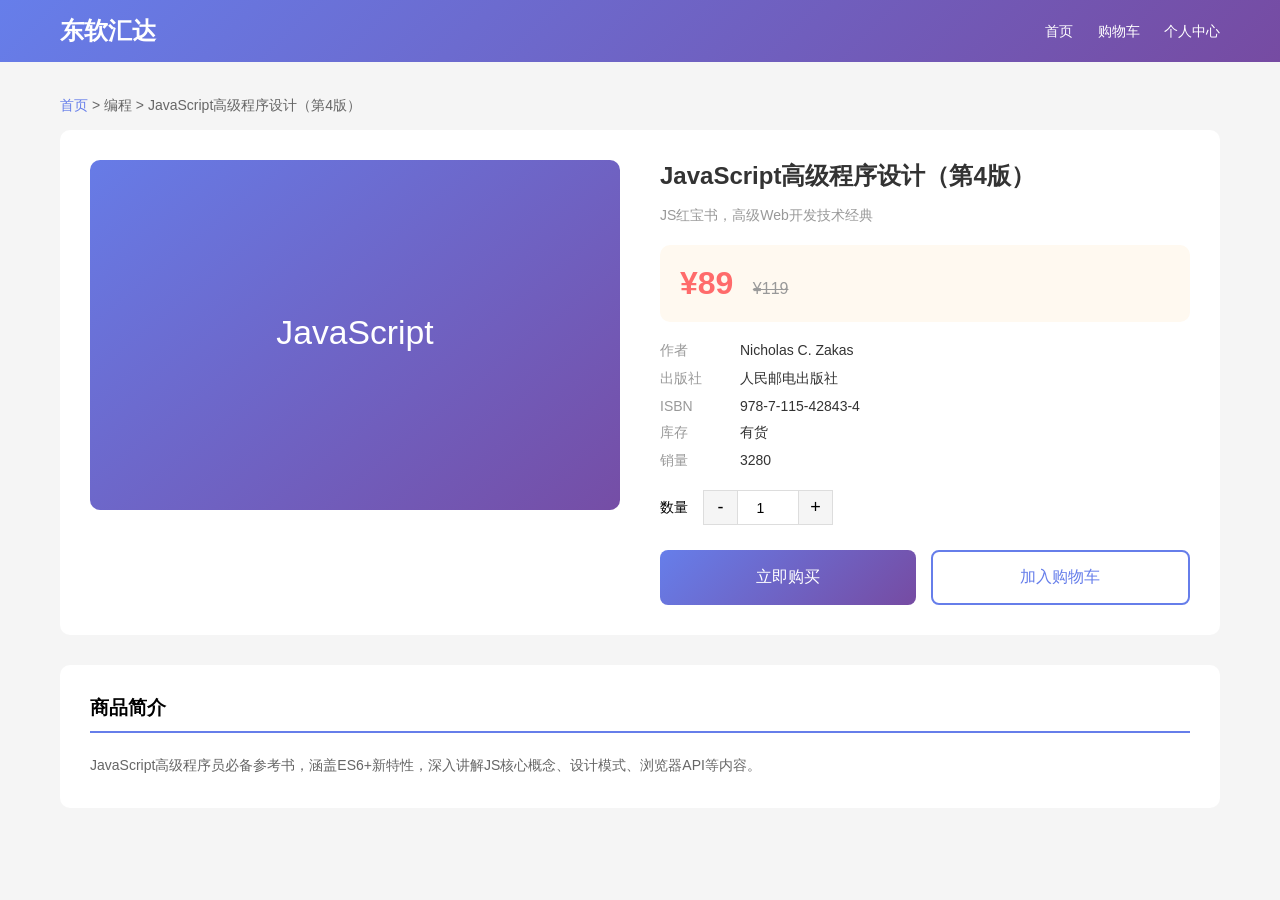
==== pages/product.html @ 0998885a "Initial commit - 东软汇达智慧图书购物网站" ====
<!DOCTYPE html>
<html lang="zh-CN">
<head>
    <meta charset="UTF-8">
    <meta name="viewport" content="width=device-width, initial-scale=1.0">
    <title>商品详情 - 东软汇达</title>
    <style>
        * { margin: 0; padding: 0; box-sizing: border-box; }
        body { font-family: 'Microsoft YaHei', Arial, sans-serif; background: #f5f5f5; }
        .header { background: linear-gradient(135deg, #667eea 0%, #764ba2 100%); color: white; padding: 15px 0; }
        .header-content { max-width: 1200px; margin: 0 auto; display: flex; justify-content: space-between; align-items: center; padding: 0 20px; }
        .logo { font-size: 24px; font-weight: bold; }
        .nav-links a { color: white; text-decoration: none; margin-left: 20px; font-size: 14px; }
        .container { max-width: 1200px; margin: 20px auto; padding: 0 20px; }
        .breadcrumb { padding: 15px 0; font-size: 14px; color: #666; }
        .breadcrumb a { color: #667eea; text-decoration: none; }
        .product-detail { display: flex; gap: 40px; background: white; border-radius: 10px; padding: 30px; }
        .product-images { flex: 1; }
        .main-image { width: 100%; height: 350px; object-fit: cover; border-radius: 10px; }
        .product-info { flex: 1; }
        .product-title { font-size: 24px; color: #333; margin-bottom: 15px; }
        .product-subtitle { font-size: 14px; color: #999; margin-bottom: 20px; }
        .price-box { background: #fff9f0; padding: 20px; border-radius: 10px; margin-bottom: 20px; }
        .current-price { font-size: 32px; color: #ff6b6b; font-weight: bold; }
        .original-price { font-size: 16px; color: #999; text-decoration: line-through; margin-left: 15px; }
        .info-row { display: flex; margin: 10px 0; font-size: 14px; }
        .info-row span:first-child { color: #999; width: 80px; }
        .info-row span:last-child { color: #333; }
        .quantity-box { display: flex; align-items: center; margin: 20px 0; }
        .quantity-box label { margin-right: 15px; font-size: 14px; }
        .quantity-input { display: flex; align-items: center; }
        .qty-btn { width: 35px; height: 35px; border: 1px solid #ddd; background: #f5f5f5; font-size: 18px; cursor: pointer; }
        .qty-btn:hover { background: #667eea; color: white; }
        .qty-num { width: 60px; text-align: center; height: 35px; border: 1px solid #ddd; border-left: none; border-right: none; outline: none; font-size: 14px; }
        .btn-group { display: flex; gap: 15px; margin-top: 25px; }
        .btn-buy { flex: 1; padding: 15px; border: none; background: linear-gradient(135deg, #667eea 0%, #764ba2 100%); color: white; border-radius: 8px; font-size: 16px; cursor: pointer; }
        .btn-cart { flex: 1; padding: 15px; border: 2px solid #667eea; background: white; color: #667eea; border-radius: 8px; font-size: 16px; cursor: pointer; }
        .btn-cart:hover { background: #667eea; color: white; }
        .product-desc { margin-top: 30px; background: white; border-radius: 10px; padding: 30px; }
        .product-desc h3 { border-bottom: 2px solid #667eea; padding-bottom: 10px; margin-bottom: 20px; }
        .product-desc p { line-height: 1.8; color: #666; font-size: 14px; }
    </style>
</head>
<body>
    <header class="header">
        <div class="header-content">
            <div class="logo">东软汇达</div>
            <div class="nav-links">
                <a href="index.html">首页</a>
                <a href="cart.html">购物车</a>
                <a href="user.html">个人中心</a>
            </div>
        </div>
    </header>

    <div class="container">
        <div class="breadcrumb">
            <a href="index.html">首页</a> &gt; <span id="categoryName">图书</span> &gt; <span id="productName">商品详情</span>
        </div>
        <div class="product-detail">
            <div class="product-images">
                <img id="productImage" class="main-image" src="../images/product1.svg" alt="商品图片">
            </div>
            <div class="product-info">
                <h1 class="product-title" id="detailTitle">加载中...</h1>
                <p class="product-subtitle" id="detailSubtitle"></p>
                <div class="price-box">
                    <span class="current-price" id="detailPrice">¥0.00</span>
                    <span class="original-price" id="detailOriginal">¥0.00</span>
                </div>
                <div class="info-row"><span>作者</span><span id="detailAuthor">-</span></div>
                <div class="info-row"><span>出版社</span><span id="detailPublisher">-</span></div>
                <div class="info-row"><span>ISBN</span><span id="detailIsbn">-</span></div>
                <div class="info-row"><span>库存</span><span id="detailStock">有货</span></div>
                <div class="info-row"><span>销量</span><span id="detailSales">0</span></div>
                <div class="quantity-box">
                    <label>数量</label>
                    <div class="quantity-input">
                        <button class="qty-btn" onclick="changeQty(-1)">-</button>
                        <input type="number" class="qty-num" id="qty" value="1" min="1">
                        <button class="qty-btn" onclick="changeQty(1)">+</button>
                    </div>
                </div>
                <div class="btn-group">
                    <button class="btn-buy" onclick="buyNow()">立即购买</button>
                    <button class="btn-cart" onclick="addToCart()">加入购物车</button>
                </div>
            </div>
        </div>
        <div class="product-desc">
            <h3>商品简介</h3>
            <p id="detailDesc">商品描述加载中...</p>
        </div>
    </div>

    <script src="../js/main.js"></script>
    <script>
        const products = getProducts();
        const urlParams = new URLSearchParams(window.location.search);
        const productId = parseInt(urlParams.get('id') || 1);
        const product = products.find(p => p.id === productId) || products[0];

        document.getElementById('detailTitle').textContent = product.name;
        document.getElementById('detailSubtitle').textContent = product.subtitle || product.name;
        document.getElementById('detailPrice').textContent = '¥' + product.price;
        document.getElementById('detailOriginal').textContent = '¥' + product.originalPrice;
        document.getElementById('detailAuthor').textContent = product.author || '未知';
        document.getElementById('detailPublisher').textContent = product.publisher || '东软出版社';
        document.getElementById('detailIsbn').textContent = product.isbn || '978-7-000-00000-0';
        document.getElementById('detailSales').textContent = product.sales || 0;
        document.getElementById('detailStock').textContent = product.stock > 0 ? '有货' : '缺货';
        document.getElementById('detailDesc').textContent = product.description || '暂无描述';
        document.getElementById('productImage').src = product.image || '../images/product1.jpg';
        document.getElementById('productName').textContent = product.name;
        document.getElementById('categoryName').textContent = product.category || '图书';

        function changeQty(delta) {
            const input = document.getElementById('qty');
            let val = parseInt(input.value) + delta;
            if (val < 1) val = 1;
            if (val > product.stock) val = product.stock;
            input.value = val;
        }

        function addToCart() {
            const qty = parseInt(document.getElementById('qty').value);
            const user = JSON.parse(localStorage.getItem('currentUser') || 'null');
            if (!user) { alert('请先登录'); window.location.href = 'login.html'; return; }
            let cart = JSON.parse(localStorage.getItem('cart_' + user.username) || '[]');
            const idx = cart.findIndex(i => i.id === product.id);
            if (idx >= 0) cart[idx].qty += qty;
            else cart.push({ id: product.id, qty });
            localStorage.setItem('cart_' + user.username, JSON.stringify(cart));
            alert('已加入购物车！');
        }

        function buyNow() {
            addToCart();
            window.location.href = 'checkout.html';
        }
    </script>
</body>
</html>
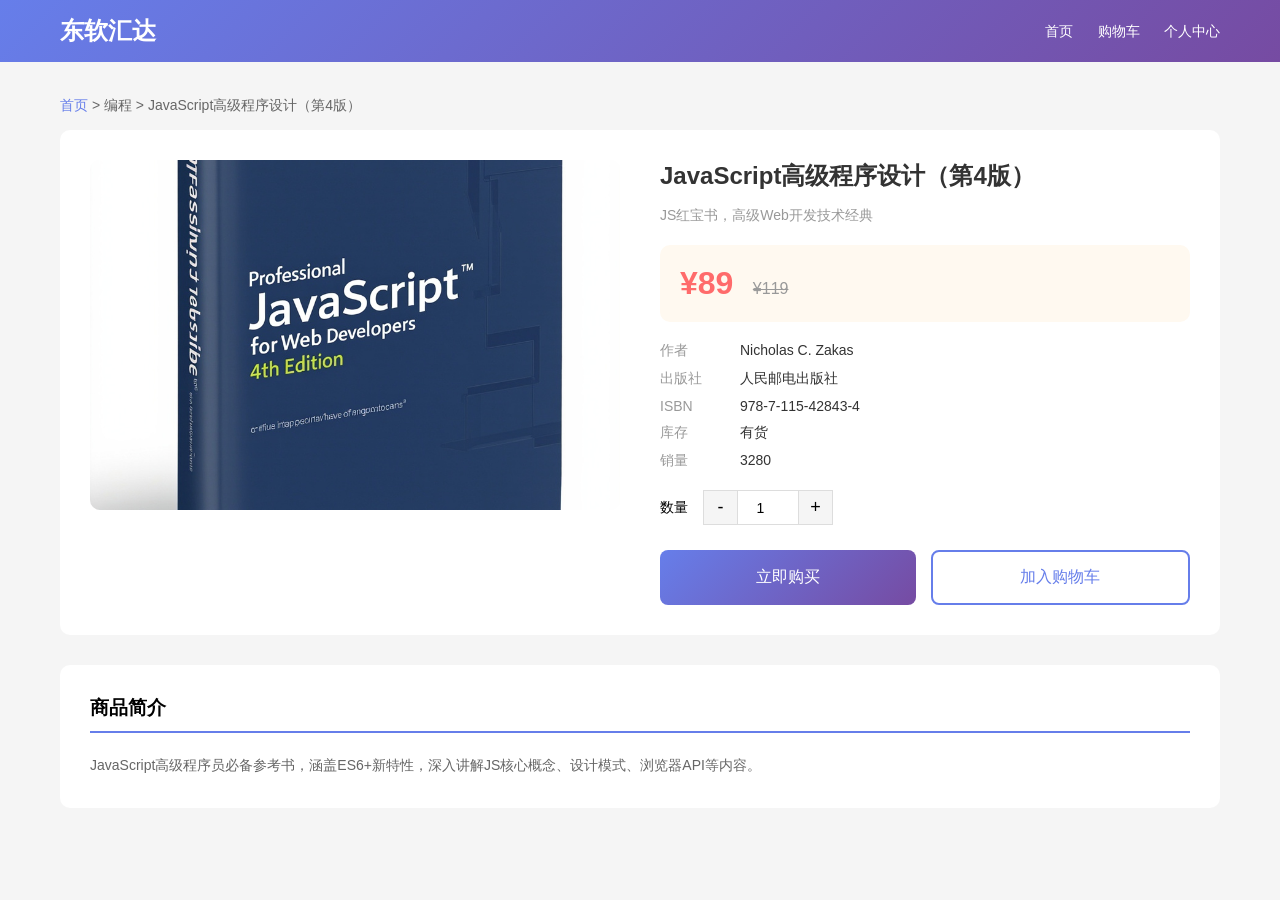
==== commit 8b9c7b4c: "更新商品图片为真实书籍封面，修复图片路径" ====
--- a/pages/product.html
+++ b/pages/product.html
@@ -59,7 +59,7 @@
         </div>
         <div class="product-detail">
             <div class="product-images">
-                <img id="productImage" class="main-image" src="../images/product1.svg" alt="商品图片">
+                <img id="productImage" class="main-image" src="../images/product1.jpg" alt="商品图片">
             </div>
             <div class="product-info">
                 <h1 class="product-title" id="detailTitle">加载中...</h1>
